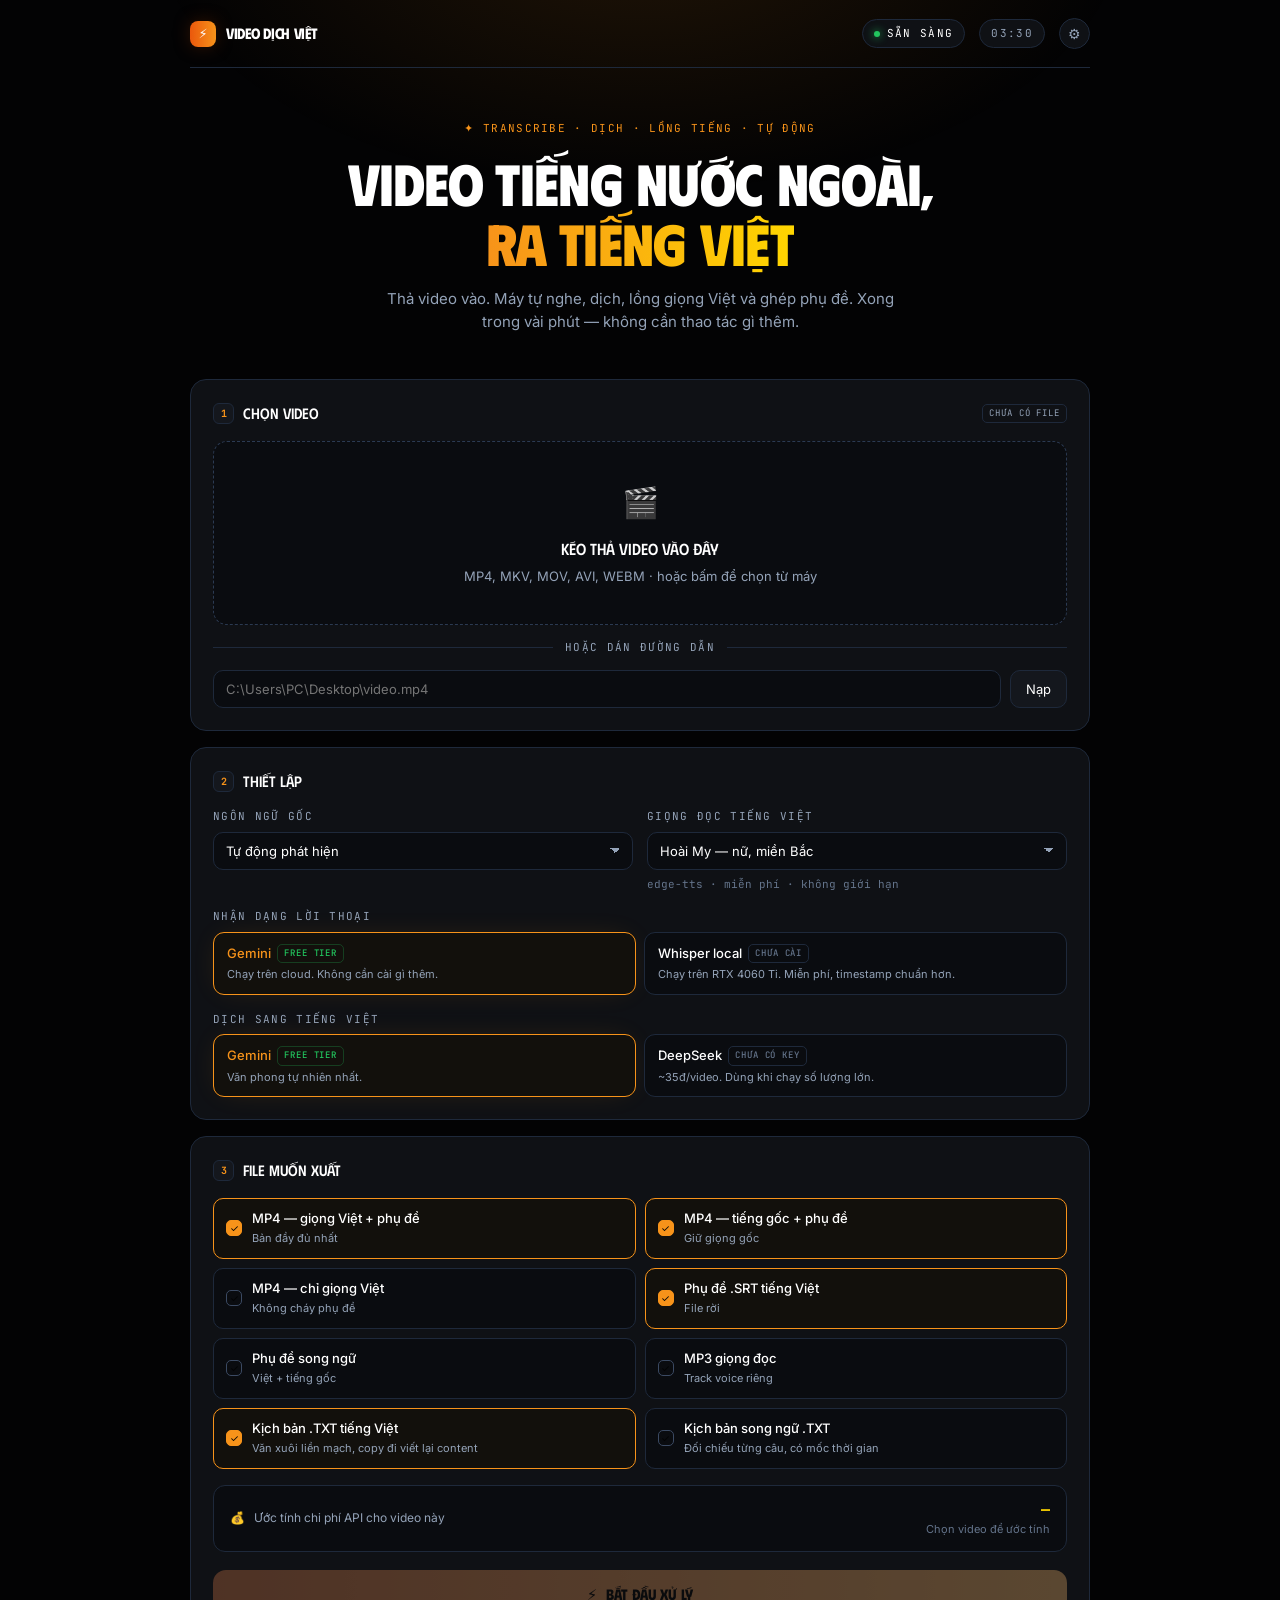
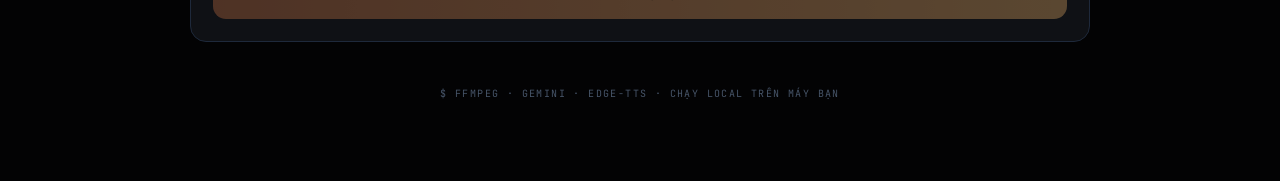
==== webui/static/index.html @ a2d0fc37 "feat: app dich video sang tieng Viet - transcribe, dich, long tieng, xuat kich ban - Nhan file video" ====
<!doctype html>
<html lang="vi">
<head>
<meta charset="utf-8">
<meta name="viewport" content="width=device-width, initial-scale=1">
<title>Video Dịch Việt — Transcribe · Dịch · Lồng tiếng</title>
<link rel="preconnect" href="https://fonts.googleapis.com">
<link rel="preconnect" href="https://fonts.gstatic.com" crossorigin>
<link href="https://fonts.googleapis.com/css2?family=Phudu:wght@400;600;700;800&family=Inter:wght@400;500;600&family=JetBrains+Mono:wght@400;500;700&display=swap" rel="stylesheet">
<style>
:root{
  --bg:#030304; --surface:#0f1115; --surface-2:#14171d;
  --fg:#fff; --muted:#94a3b8; --border:#1e293b;
  --primary:#f7931a; --accent:#ea580c; --gold:#ffd600;
  --danger:#ef4444; --ok:#22c55e;
  --radius:1rem;
  --fire:linear-gradient(to right,#ea580c,#f7931a);
  --goldgrad:linear-gradient(to right,#f7931a,#ffd600);
  --glow-sm:0 0 20px -5px #ea580c80;
  --glow-md:0 0 30px -5px #f7931a99;
  --glow-card:0 0 30px -10px #f7931a33;
  --mono:"JetBrains Mono",ui-monospace,Consolas,monospace;
  --display:"Phudu","Space Grotesk",system-ui,sans-serif;
  --body:"Inter",system-ui,-apple-system,sans-serif;
}
*{box-sizing:border-box;margin:0;padding:0}
body{background:var(--bg);color:var(--fg);font-family:var(--body);
  -webkit-font-smoothing:antialiased;line-height:1.5;min-height:100vh}
body::before{content:"";position:fixed;inset:0;pointer-events:none;z-index:0;
  background:radial-gradient(700px 380px at 50% -8%,#f7931a1f,transparent 70%)}
.wrap{position:relative;z-index:1;max-width:940px;margin:0 auto;padding:0 20px 80px}
.mono{font-family:var(--mono);text-transform:uppercase;letter-spacing:.12em;font-size:11px}

/* ---------- header ---------- */
.topbar{display:flex;align-items:center;justify-content:space-between;
  padding:18px 0;border-bottom:1px solid var(--border)}
.brand{display:flex;align-items:center;gap:10px;font-family:var(--display);
  font-weight:700;letter-spacing:-.02em;font-size:15px}
.logo{width:26px;height:26px;border-radius:8px;background:var(--fire);
  display:grid;place-items:center;font-size:13px;box-shadow:var(--glow-sm)}
.status{display:flex;align-items:center;gap:14px}
.pill{display:inline-flex;align-items:center;gap:7px;padding:5px 11px;
  border:1px solid var(--border);border-radius:999px;background:var(--surface)}
.dot{width:6px;height:6px;border-radius:50%;background:var(--ok);
  box-shadow:0 0 8px var(--ok);animation:pulse 2s infinite}
@keyframes pulse{50%{opacity:.35}}
.clock{color:var(--muted)}

/* ---------- hero ---------- */
.hero{padding:52px 0 30px;text-align:center}
.eyebrow{color:var(--primary);margin-bottom:16px}
h1{font-family:var(--display);font-weight:800;letter-spacing:-.012em;
  font-size:clamp(34px,6vw,58px);line-height:1.05;margin-bottom:14px}
h1 em{font-style:normal;background:var(--goldgrad);-webkit-background-clip:text;
  background-clip:text;color:transparent}
.lede{color:var(--muted);max-width:530px;margin:0 auto;font-size:15px}

/* ---------- card ---------- */
.card{background:var(--surface);border:1px solid var(--border);
  border-radius:var(--radius);padding:22px}
.card + .card{margin-top:16px}
.card-head{display:flex;align-items:center;justify-content:space-between;
  gap:12px;margin-bottom:16px}
.card-title{font-family:var(--display);font-weight:500;font-size:15px;
  display:flex;align-items:center;gap:9px}
.step-no{width:21px;height:21px;border-radius:6px;background:var(--surface-2);
  border:1px solid var(--border);color:var(--primary);display:grid;
  place-items:center;font-family:var(--mono);font-size:10px;font-weight:700}

/* ---------- cai dat API key ---------- */
.gear{background:var(--surface);border:1px solid var(--border);color:var(--muted);
  border-radius:999px;width:31px;height:31px;cursor:pointer;font-size:14px;
  transition:.15s;display:grid;place-items:center}
.gear:hover{border-color:var(--primary);color:var(--primary)}
#settings{display:none}
#settings.show{display:block}
.keyrow{display:flex;align-items:center;gap:9px;margin-bottom:11px;flex-wrap:wrap}
.keyrow:last-of-type{margin-bottom:0}
.keyrow label{flex:none;width:132px;color:var(--muted)}
.keyrow input{flex:1;min-width:190px;font-family:var(--mono);font-size:12px;
  letter-spacing:.04em;text-transform:none}
.keyrow .st{flex:none;font-family:var(--mono);font-size:9px;letter-spacing:.1em;
  padding:3px 7px;border-radius:5px;border:1px solid var(--border);color:#64748b}
.keyrow .st.ok{color:var(--ok);border-color:#22c55e40}
.keyhint{color:#64748b;font-size:11px;margin-top:12px;line-height:1.6}
.keyhint a{color:var(--primary);text-decoration:none}
.keyhint a:hover{text-decoration:underline}
.warn-box{display:none;align-items:flex-start;gap:10px;padding:12px 14px;
  background:#1a1206;border:1px solid #f7931a55;border-radius:11px;
  margin-bottom:15px;font-size:12.5px;line-height:1.55}
.warn-box.show{display:flex}

/* ---------- dropzone ---------- */
.drop{border:1.5px dashed #2b3a52;border-radius:14px;padding:38px 22px;
  text-align:center;cursor:pointer;transition:.18s;background:#0a0c10}
.drop:hover,.drop.over{border-color:var(--primary);background:#12100c;
  box-shadow:var(--glow-card)}
.drop-ico{font-size:30px;margin-bottom:12px;opacity:.85}
.drop h3{font-family:var(--display);font-weight:500;font-size:16px;margin-bottom:6px}
.drop p{color:var(--muted);font-size:13px}
.or{display:flex;align-items:center;gap:12px;margin:14px 0;color:var(--muted)}
.or::before,.or::after{content:"";flex:1;height:1px;background:var(--border)}
.path-row{display:flex;gap:9px}
input[type=text],select{background:#0a0c10;border:1px solid var(--border);
  color:var(--fg);border-radius:10px;padding:10px 12px;font-family:var(--body);
  font-size:13px;width:100%;outline:none;transition:.15s}
input[type=text]:focus,select:focus{border-color:var(--primary);
  box-shadow:0 0 0 3px #f7931a26}
select{cursor:pointer;appearance:none;
  background-image:linear-gradient(45deg,transparent 50%,#94a3b8 50%),linear-gradient(135deg,#94a3b8 50%,transparent 50%);
  background-position:calc(100% - 17px) 50%,calc(100% - 12px) 50%;
  background-size:5px 5px,5px 5px;background-repeat:no-repeat;padding-right:32px}
.btn-ghost{background:var(--surface-2);border:1px solid var(--border);color:var(--fg);
  border-radius:10px;padding:10px 15px;font-size:13px;cursor:pointer;
  white-space:nowrap;font-family:var(--body);transition:.15s}
.btn-ghost:hover{border-color:var(--primary);color:var(--primary)}

/* file da chon */
.file-info{display:none;align-items:center;gap:14px;padding:15px;
  background:#0a0c10;border:1px solid var(--border);border-radius:12px}
.file-info.show{display:flex}
.file-thumb{width:74px;height:42px;border-radius:7px;background:var(--fire);
  display:grid;place-items:center;font-size:17px;flex:none}
.file-meta{flex:1;min-width:0}
.file-name{font-size:13px;font-weight:500;overflow:hidden;text-overflow:ellipsis;
  white-space:nowrap;margin-bottom:3px}
.file-sub{color:var(--muted)}

/* ---------- luoi tuy chon ---------- */
.grid{display:grid;grid-template-columns:repeat(2,1fr);gap:14px}
@media(max-width:640px){.grid{grid-template-columns:1fr}}
.field label{display:block;color:var(--muted);margin-bottom:7px}
.hint{color:#64748b;font-size:11px;margin-top:6px;font-family:var(--mono);
  text-transform:none;letter-spacing:0}

/* chip chon engine */
.chips{display:flex;gap:8px;flex-wrap:wrap}
.chip{flex:1;min-width:132px;background:#0a0c10;border:1px solid var(--border);
  border-radius:11px;padding:11px 13px;cursor:pointer;transition:.15s;position:relative}
.chip:hover{border-color:#3b4a63}
.chip.on{border-color:var(--primary);background:#12100c;box-shadow:var(--glow-card)}
.chip-name{font-size:13px;font-weight:500;margin-bottom:4px;display:flex;
  align-items:center;gap:6px}
.chip.on .chip-name{color:var(--primary)}
.chip-desc{color:var(--muted);font-size:11px;line-height:1.4}
.tag{font-family:var(--mono);font-size:9px;letter-spacing:.1em;padding:2px 6px;
  border-radius:5px;border:1px solid var(--border);color:var(--muted)}
.tag.free{color:var(--ok);border-color:#22c55e40}
.tag.gpu{color:var(--gold);border-color:#ffd60040}
.tag.off{color:#64748b}

/* checkbox output */
.checks{display:grid;grid-template-columns:repeat(2,1fr);gap:9px}
@media(max-width:640px){.checks{grid-template-columns:1fr}}
.check{display:flex;align-items:center;gap:10px;padding:10px 12px;background:#0a0c10;
  border:1px solid var(--border);border-radius:10px;cursor:pointer;transition:.15s;
  font-size:13px}
.check:hover{border-color:#3b4a63}
.check.on{border-color:var(--primary);background:#12100c}
.box{width:16px;height:16px;border-radius:5px;border:1.5px solid #3b4a63;flex:none;
  display:grid;place-items:center;font-size:10px;color:var(--bg);transition:.15s}
.check.on .box{background:var(--primary);border-color:var(--primary)}
.check-txt{flex:1}
.check-txt b{display:block;font-weight:500}
.check-txt span{color:var(--muted);font-size:11px}

/* ---------- uoc tinh chi phi ---------- */
.cost{display:flex;align-items:center;justify-content:space-between;gap:14px;
  padding:13px 16px;background:#0a0c10;border:1px solid var(--border);
  border-radius:12px;margin-top:16px;flex-wrap:wrap}
.cost-left{display:flex;align-items:center;gap:9px;color:var(--muted);font-size:12px}
.cost-val{font-family:var(--mono);font-size:15px;font-weight:700;color:var(--gold)}
.cost-note{color:#64748b;font-size:11px}

/* ---------- nut chinh ---------- */
.cta{width:100%;margin-top:18px;padding:15px;border:none;border-radius:13px;
  background:var(--fire);color:#030304;font-family:var(--display);font-weight:700;
  font-size:15px;letter-spacing:-.01em;cursor:pointer;transition:.18s;
  box-shadow:var(--glow-md);display:flex;align-items:center;justify-content:center;gap:9px}
.cta:hover:not(:disabled){transform:translateY(-1px);filter:brightness(1.07)}
.cta:disabled{opacity:.4;cursor:not-allowed;box-shadow:none;filter:grayscale(.5)}

/* ---------- tien trinh ---------- */
#panel-run,#panel-done{display:none}
#panel-run.show,#panel-done.show{display:block}
.bar{height:5px;background:var(--surface-2);border-radius:99px;overflow:hidden;
  margin:4px 0 18px}
.bar i{display:block;height:100%;width:0;background:var(--fire);border-radius:99px;
  transition:width .45s ease;box-shadow:0 0 12px #f7931a99}
.steps{display:flex;flex-direction:column;gap:2px;margin-bottom:16px}
.step{display:flex;align-items:center;gap:11px;padding:9px 11px;border-radius:9px;
  font-size:13px;color:#64748b;transition:.2s}
.step.active{background:#12100c;color:var(--fg)}
.step.done{color:var(--muted)}
.step-ico{width:19px;height:19px;border-radius:50%;border:1.5px solid #334155;
  flex:none;display:grid;place-items:center;font-size:10px}
.step.done .step-ico{background:var(--ok);border-color:var(--ok);color:#030304}
.step.active .step-ico{border-color:var(--primary);color:var(--primary);
  animation:spin 1.4s linear infinite}
@keyframes spin{to{transform:rotate(360deg)}}
.step-x{margin-left:auto;font-family:var(--mono);font-size:10px;color:#64748b;
  letter-spacing:.08em}

/* console log */
.console{background:#08090c;border:1px solid var(--border);border-radius:11px;
  padding:13px 15px;font-family:var(--mono);font-size:11px;line-height:1.85;
  max-height:172px;overflow-y:auto;text-transform:none;letter-spacing:0}
.console::-webkit-scrollbar{width:6px}
.console::-webkit-scrollbar-thumb{background:#1e293b;border-radius:99px}
.console div{color:#64748b}
.console .t{color:#475569;margin-right:9px}
.console .ok{color:var(--ok)}
.console .warn{color:var(--gold)}
.console .err{color:var(--danger)}

/* ---------- xem video ngay tren trang ---------- */
.player{display:none;margin-bottom:16px;border:1px solid var(--border);
  border-radius:13px;overflow:hidden;background:#000;box-shadow:var(--glow-card)}
.player.show{display:block}
.player video{display:block;width:100%;max-height:62vh;background:#000;outline:none}
.player-bar{display:flex;align-items:center;justify-content:space-between;gap:12px;
  padding:10px 14px;background:#0a0c10;border-top:1px solid var(--border);flex-wrap:wrap}
.player-name{font-size:12px;color:var(--muted);overflow:hidden;text-overflow:ellipsis;
  white-space:nowrap;flex:1;min-width:0}
.player-acts{display:flex;gap:8px;flex:none}

/* ---------- ket qua ---------- */
.out-grid{display:grid;grid-template-columns:repeat(2,1fr);gap:11px}
@media(max-width:640px){.out-grid{grid-template-columns:1fr}}
.out{display:flex;align-items:center;gap:12px;padding:13px;background:#0a0c10;
  border:1px solid var(--border);border-radius:12px;transition:.15s}
.out:hover{border-color:var(--primary);box-shadow:var(--glow-card)}
.out-ico{width:36px;height:36px;border-radius:9px;background:var(--surface-2);
  display:grid;place-items:center;font-size:16px;flex:none}
.out.star .out-ico{background:var(--fire)}
.out-meta{flex:1;min-width:0}
.out-name{font-size:12.5px;font-weight:500;overflow:hidden;text-overflow:ellipsis;
  white-space:nowrap}
.out-size{color:var(--muted);font-family:var(--mono);font-size:10px;
  letter-spacing:.06em;margin-top:2px}
.out-btn{background:transparent;border:1px solid var(--border);color:var(--muted);
  border-radius:8px;padding:6px 10px;font-size:11px;cursor:pointer;flex:none;
  font-family:var(--body);transition:.15s}
.out-btn:hover{border-color:var(--primary);color:var(--primary)}

/* bang preview phu de */
.subprev{margin-top:16px;border:1px solid var(--border);border-radius:12px;
  overflow:hidden}
.subprev-head{display:flex;align-items:center;justify-content:space-between;
  padding:11px 14px;background:#0a0c10;border-bottom:1px solid var(--border)}
.subprev-body{max-height:230px;overflow-y:auto}
.subprev-body::-webkit-scrollbar{width:6px}
.subprev-body::-webkit-scrollbar-thumb{background:#1e293b;border-radius:99px}
.srow{display:grid;grid-template-columns:64px 1fr 1fr;gap:12px;padding:9px 14px;
  border-bottom:1px solid #14181f;font-size:12px}
.srow:last-child{border-bottom:none}
.srow .tc{font-family:var(--mono);font-size:10px;color:#475569;letter-spacing:.05em}
.srow .src{color:var(--muted)}
@media(max-width:640px){.srow{grid-template-columns:56px 1fr}.srow .src{display:none}}
.foot{text-align:center;margin-top:44px;color:#475569;font-family:var(--mono);
  font-size:10px;letter-spacing:.14em;text-transform:uppercase}
</style>
</head>
<body>
<div class="wrap">

<div class="topbar">
  <div class="brand"><span class="logo">⚡</span> VIDEO DỊCH VIỆT</div>
  <div class="status">
    <span class="pill mono"><span class="dot"></span> SẴN SÀNG</span>
    <span class="pill mono clock" id="clock">--:--</span>
    <button class="gear" id="btn-gear" title="Cài đặt API key">⚙</button>
  </div>
</div>

<div class="hero">
  <div class="eyebrow mono">✦ TRANSCRIBE · DỊCH · LỒNG TIẾNG · TỰ ĐỘNG</div>
  <h1>Video tiếng nước ngoài,<br><em>ra tiếng Việt</em></h1>
  <p class="lede">Thả video vào. Máy tự nghe, dịch, lồng giọng Việt và ghép phụ đề.
    Xong trong vài phút — không cần thao tác gì thêm.</p>
</div>

<!-- CAI DAT API KEY -->
<div class="card" id="settings">
  <div class="card-head">
    <div class="card-title"><span class="step-no">⚙</span> Cài đặt API key</div>
    <button class="out-btn" id="btn-gear-close">Đóng</button>
  </div>

  <div class="warn-box" id="key-warn">
    <span>🔑</span>
    <span>Chưa có key nào. App cần <b>một</b> key để dịch phụ đề.
      Nhận dạng giọng nói chạy trên máy nên không tốn tiền.</span>
  </div>

  <div class="keyrow">
    <label class="mono">GEMINI</label>
    <input type="password" id="key-gemini" placeholder="AIza..." autocomplete="off">
    <button class="btn-ghost" data-save="gemini">Lưu</button>
    <span class="st" id="st-gemini">CHƯA CÓ</span>
  </div>

  <div class="keyrow">
    <label class="mono">DEEPSEEK</label>
    <input type="password" id="key-deepseek" placeholder="sk-... (không bắt buộc)" autocomplete="off">
    <button class="btn-ghost" data-save="deepseek">Lưu</button>
    <span class="st" id="st-deepseek">CHƯA CÓ</span>
  </div>

  <div class="keyhint">
    Lấy key Gemini miễn phí tại <a href="https://aistudio.google.com/apikey" target="_blank">aistudio.google.com/apikey</a>
    — bản miễn phí cho <b>20 lượt gọi mỗi ngày</b>, đủ khoảng 4 video.<br>
    DeepSeek (<a href="https://platform.deepseek.com" target="_blank">platform.deepseek.com</a>)
    trả phí nhưng rất rẻ, khoảng 35đ một video, không giới hạn lượt.<br>
    Key lưu trong file <code>.env</code> ngay trên máy này, không gửi đi đâu cả.
  </div>
</div>

<!-- BUOC 1: NGUON -->
<div class="card">
  <div class="card-head">
    <div class="card-title"><span class="step-no">1</span> Chọn video</div>
    <span class="tag" id="src-tag">CHƯA CÓ FILE</span>
  </div>

  <div class="drop" id="drop">
    <div class="drop-ico">🎬</div>
    <h3>Kéo thả video vào đây</h3>
    <p>MP4, MKV, MOV, AVI, WEBM · hoặc bấm để chọn từ máy</p>
  </div>
  <input type="file" id="file" accept="video/*" hidden>

  <div class="or mono">HOẶC DÁN ĐƯỜNG DẪN</div>
  <div class="path-row">
    <input type="text" id="path" placeholder="C:\Users\PC\Desktop\video.mp4">
    <button class="btn-ghost" id="btn-path">Nạp</button>
  </div>

  <div class="file-info" id="finfo" style="margin-top:14px">
    <div class="file-thumb">🎞️</div>
    <div class="file-meta">
      <div class="file-name" id="fname">video.mp4</div>
      <div class="file-sub mono" id="fsub">6:15 · 720P · 17.0 MB</div>
    </div>
    <button class="out-btn" id="btn-clear">Bỏ</button>
  </div>
</div>

<!-- BUOC 2: TUY CHON -->
<div class="card">
  <div class="card-head">
    <div class="card-title"><span class="step-no">2</span> Thiết lập</div>
  </div>

  <div class="grid">
    <div class="field">
      <label class="mono">NGÔN NGỮ GỐC</label>
      <select id="src-lang">
        <option value="auto">Tự động phát hiện</option>
        <option value="zh">Tiếng Trung</option>
        <option value="en">Tiếng Anh</option>
        <option value="ja">Tiếng Nhật</option>
        <option value="ko">Tiếng Hàn</option>
        <option value="th">Tiếng Thái</option>
      </select>
    </div>
    <div class="field">
      <label class="mono">GIỌNG ĐỌC TIẾNG VIỆT</label>
      <select id="voice">
        <option value="vi-VN-HoaiMyNeural">Hoài My — nữ, miền Bắc</option>
        <option value="vi-VN-NamMinhNeural">Nam Minh — nam, miền Bắc</option>
        <option value="none">Không tạo giọng (chỉ phụ đề)</option>
      </select>
      <div class="hint">edge-tts · miễn phí · không giới hạn</div>
    </div>
  </div>

  <div class="field" style="margin-top:16px">
    <label class="mono">NHẬN DẠNG LỜI THOẠI</label>
    <div class="chips" data-group="asr">
      <div class="chip on" data-v="gemini">
        <div class="chip-name">Gemini <span class="tag free">FREE TIER</span></div>
        <div class="chip-desc">Chạy trên cloud. Không cần cài gì thêm.</div>
      </div>
      <div class="chip" data-v="whisper">
        <div class="chip-name">Whisper local <span class="tag off">CHƯA CÀI</span></div>
        <div class="chip-desc">Chạy trên RTX 4060 Ti. Miễn phí, timestamp chuẩn hơn.</div>
      </div>
    </div>
  </div>

  <div class="field" style="margin-top:16px">
    <label class="mono">DỊCH SANG TIẾNG VIỆT</label>
    <div class="chips" data-group="mt">
      <div class="chip on" data-v="gemini">
        <div class="chip-name">Gemini <span class="tag free">FREE TIER</span></div>
        <div class="chip-desc">Văn phong tự nhiên nhất.</div>
      </div>
      <div class="chip" data-v="deepseek">
        <div class="chip-name">DeepSeek <span class="tag off">CHƯA CÓ KEY</span></div>
        <div class="chip-desc">~35đ/video. Dùng khi chạy số lượng lớn.</div>
      </div>
    </div>
  </div>
</div>

<!-- BUOC 3: XUAT FILE -->
<div class="card">
  <div class="card-head">
    <div class="card-title"><span class="step-no">3</span> File muốn xuất</div>
  </div>
  <div class="checks">
    <div class="check on" data-out="mp4_both">
      <span class="box">✓</span>
      <span class="check-txt"><b>MP4 — giọng Việt + phụ đề</b><span>Bản đầy đủ nhất</span></span>
    </div>
    <div class="check on" data-out="mp4_sub">
      <span class="box">✓</span>
      <span class="check-txt"><b>MP4 — tiếng gốc + phụ đề</b><span>Giữ giọng gốc</span></span>
    </div>
    <div class="check" data-out="mp4_voice">
      <span class="box">✓</span>
      <span class="check-txt"><b>MP4 — chỉ giọng Việt</b><span>Không cháy phụ đề</span></span>
    </div>
    <div class="check on" data-out="srt_vi">
      <span class="box">✓</span>
      <span class="check-txt"><b>Phụ đề .SRT tiếng Việt</b><span>File rời</span></span>
    </div>
    <div class="check" data-out="srt_bi">
      <span class="box">✓</span>
      <span class="check-txt"><b>Phụ đề song ngữ</b><span>Việt + tiếng gốc</span></span>
    </div>
    <div class="check" data-out="mp3">
      <span class="box">✓</span>
      <span class="check-txt"><b>MP3 giọng đọc</b><span>Track voice riêng</span></span>
    </div>
    <div class="check on" data-out="script_vi">
      <span class="box">✓</span>
      <span class="check-txt"><b>Kịch bản .TXT tiếng Việt</b><span>Văn xuôi liền mạch, copy đi viết lại content</span></span>
    </div>
    <div class="check" data-out="script_bi">
      <span class="box">✓</span>
      <span class="check-txt"><b>Kịch bản song ngữ .TXT</b><span>Đối chiếu từng câu, có mốc thời gian</span></span>
    </div>
  </div>

  <div class="cost">
    <div class="cost-left">
      <span>💰</span>
      <span>Ước tính chi phí API cho video này</span>
    </div>
    <div style="text-align:right">
      <div class="cost-val" id="cost">~680 đ</div>
      <div class="cost-note" id="cost-note">Gemini · 0đ nếu còn free tier</div>
    </div>
  </div>

  <button class="cta" id="go" disabled>
    <span>⚡</span> BẮT ĐẦU XỬ LÝ
  </button>
</div>

<!-- DANG CHAY -->
<div class="card" id="panel-run">
  <div class="card-head">
    <div class="card-title"><span class="step-no">⟳</span> Đang xử lý</div>
    <span class="tag mono" id="elapsed">00:00</span>
  </div>
  <div class="bar"><i id="barfill"></i></div>
  <div class="steps" id="steps">
    <div class="step" data-s="0"><span class="step-ico">○</span> Tách audio khỏi video<span class="step-x"></span></div>
    <div class="step" data-s="1"><span class="step-ico">○</span> Nhận dạng lời thoại<span class="step-x"></span></div>
    <div class="step" data-s="2"><span class="step-ico">○</span> Dịch sang tiếng Việt<span class="step-x"></span></div>
    <div class="step" data-s="3"><span class="step-ico">○</span> Tạo giọng đọc<span class="step-x"></span></div>
    <div class="step" data-s="4"><span class="step-ico">○</span> Ghép video &amp; phụ đề<span class="step-x"></span></div>
  </div>
  <div class="console" id="log"></div>
</div>

<!-- KET QUA -->
<div class="card" id="panel-done">
  <div class="card-head">
    <div class="card-title"><span class="step-no" style="color:#22c55e">✓</span> Hoàn tất</div>
    <button class="btn-ghost" id="btn-folder">📂 Mở thư mục</button>
  </div>
  <div class="player" id="player">
    <video id="vid" controls preload="metadata" playsinline></video>
    <div class="player-bar">
      <span class="player-name" id="vid-name"></span>
      <span class="player-acts">
        <button class="out-btn" id="vid-full">⛶ Toàn màn hình</button>
        <a class="out-btn" id="vid-dl" download>⬇ Tải về</a>
      </span>
    </div>
  </div>

  <div class="out-grid" id="outs"></div>

  <div class="subprev">
    <div class="subprev-head">
      <span class="mono" style="color:#94a3b8">XEM TRƯỚC PHỤ ĐỀ</span>
      <span class="mono" id="cue-count" style="color:#475569">118 CÂU</span>
    </div>
    <div class="subprev-body" id="subprev"></div>
  </div>

  <button class="cta" id="again" style="margin-top:16px;background:var(--surface-2);
    color:var(--fg);box-shadow:none">↺ DỊCH VIDEO KHÁC</button>
</div>

<div class="foot">$ FFMPEG · GEMINI · EDGE-TTS · CHẠY LOCAL TRÊN MÁY BẠN</div>
</div>
<script>
const BS = String.fromCharCode(92);   // dau backslash
const $ = s => document.querySelector(s);
const $$ = s => [...document.querySelectorAll(s)];

// Bao nhieu giay video dang chon (dung de uoc tinh chi phi)
let state = { seconds: 0, name: "", loaded: false, running: false, file: null, path: null };

// ---- dong ho goc phai ----
const tick = () => {
  const d = new Date();
  $("#clock").textContent = String(d.getHours()).padStart(2,"0") + ":" +
                            String(d.getMinutes()).padStart(2,"0");
};
tick(); setInterval(tick, 10000);

// ---- chon file ----
const drop = $("#drop"), fileEl = $("#file");
drop.onclick = () => fileEl.click();
["dragenter","dragover"].forEach(e => drop.addEventListener(e, ev => {
  ev.preventDefault(); drop.classList.add("over");
}));
["dragleave","drop"].forEach(e => drop.addEventListener(e, ev => {
  ev.preventDefault(); drop.classList.remove("over");
}));
drop.addEventListener("drop", ev => { if (ev.dataTransfer.files[0]) loadFile(ev.dataTransfer.files[0]); });
fileEl.onchange = () => { if (fileEl.files[0]) loadFile(fileEl.files[0]); };

function fmtSize(b){ return b > 1048576 ? (b/1048576).toFixed(1)+" MB" : (b/1024).toFixed(0)+" KB"; }
function fmtDur(s){ return Math.floor(s/60)+":"+String(Math.round(s%60)).padStart(2,"0"); }

function loadFile(f){
  // doc thoi luong that bang the video an
  const v = document.createElement("video");
  v.preload = "metadata";
  v.onloadedmetadata = () => {
    setFile(f.name, v.duration, fmtSize(f.size), v.videoHeight ? v.videoHeight+"P" : "");
    state.file = f;              // se upload len server khi bam chay
    URL.revokeObjectURL(v.src);
  };
  v.onerror = () => { setFile(f.name, 0, fmtSize(f.size), ""); state.file = f; };
  v.src = URL.createObjectURL(f);
}

function setFile(name, seconds, size, res){
  state = { seconds, name, loaded: true, running: false, file: null, path: null };
  $("#fname").textContent = name;
  $("#fsub").textContent = [seconds ? fmtDur(seconds) : null, res, size].filter(Boolean).join(" · ");
  $("#finfo").classList.add("show");
  $("#src-tag").textContent = "ĐÃ NẠP";
  $("#src-tag").className = "tag free";
  $("#go").disabled = false;
  calcCost();
}

$("#btn-path").onclick = () => {
  const p = $("#path").value.trim();
  if (!p) return;
  setFile(p.split("/").pop().split(BS).pop(), 0, "—", "");
  state.path = p;                // duong dan co san tren may, khoi upload
};
$("#btn-clear").onclick = () => {
  state = { seconds:0, name:"", loaded:false, running:false, file:null, path:null };
  $("#finfo").classList.remove("show");
  $("#src-tag").textContent = "CHƯA CÓ FILE";
  $("#src-tag").className = "tag";
  $("#go").disabled = true; fileEl.value = ""; $("#path").value = "";
};

// ---- chip chon engine (mot lua chon moi nhom) ----
$$(".chips").forEach(g => g.querySelectorAll(".chip").forEach(c => {
  c.onclick = () => {
    if (c.querySelector(".tag.off")) return;   // engine chua san sang
    g.querySelectorAll(".chip").forEach(x => x.classList.remove("on"));
    c.classList.add("on"); calcCost();
  };
}));
const pick = group => $(".chips[data-group=" + group + "] .chip.on").dataset.v;

// ---- checkbox output ----
$$(".check").forEach(c => c.onclick = () => c.classList.toggle("on"));
const outputs = () => $$(".check.on").map(c => c.dataset.out);

// ---- uoc tinh chi phi ----
// Gemini 2.5 Flash: audio $1.00/M (25 tok/s), text in $0.30/M, out $2.50/M
// DeepSeek V4-Flash: in $0.14/M, out $0.28/M | Whisper local + edge-tts: 0
const USD_VND = 26000;
function calcCost(){
  const sec = state.seconds || 0;
  if (!sec) { $("#cost").textContent = "—"; $("#cost-note").textContent = "Chọn video để ước tính"; return; }
  const outTok = sec * 7.7;            // token transcript sinh ra, do tu video mau
  const viTok  = sec * 8.8;            // token ban dich tieng Viet
  let usd = 0;
  const asr = pick("asr"), mt = pick("mt");
  if (asr === "gemini") usd += (sec * 25 / 1e6) * 1.00 + (outTok / 1e6) * 2.50;
  if (mt === "gemini")  usd += (outTok / 1e6) * 0.30 + (viTok / 1e6) * 2.50;
  else                  usd += (outTok / 1e6) * 0.14 + (viTok / 1e6) * 0.28;
  const vnd = Math.round(usd * USD_VND);
  $("#cost").textContent = vnd < 1 ? "0 đ" : "~" + vnd.toLocaleString("vi-VN") + " đ";
  const parts = [];
  parts.push(asr === "gemini" ? "Gemini nghe" : "Whisper local (0đ)");
  parts.push(mt === "gemini" ? "Gemini dịch" : "DeepSeek dịch");
  $("#cost-note").textContent = parts.join(" · ") +
    (asr === "gemini" || mt === "gemini" ? " · 0đ nếu còn free tier" : "");
}

// ---- chay tien trinh ----
const STEP_LABEL = ["Tách audio","Nhận dạng lời thoại","Dịch sang tiếng Việt",
                    "Tạo giọng đọc","Ghép video & phụ đề"];
let t0 = 0, timer = null;

function logLine(text, cls){
  const d = new Date();
  const el = document.createElement("div");
  el.innerHTML = '<span class="t">' +
    String(d.getHours()).padStart(2,"0") + ":" + String(d.getMinutes()).padStart(2,"0") +
    ":" + String(d.getSeconds()).padStart(2,"0") + '</span><span class="' +
    (cls || "") + '"></span>';
  el.lastChild.textContent = text;
  $("#log").appendChild(el);
  $("#log").scrollTop = $("#log").scrollHeight;
}

function setStep(i, status, extra){
  const s = $('.step[data-s="' + i + '"]');
  if (!s) return;
  s.className = "step " + status;
  s.querySelector(".step-ico").textContent = status === "done" ? "✓" : status === "active" ? "◐" : "○";
  s.querySelector(".step-x").textContent = extra || "";
  $("#barfill").style.width = ((i + (status === "done" ? 1 : 0.45)) / 5 * 100) + "%";
}

function startTimer(){
  t0 = Date.now();
  timer = setInterval(() => {
    const s = Math.floor((Date.now() - t0) / 1000);
    $("#elapsed").textContent = String(Math.floor(s/60)).padStart(2,"0") + ":" +
                                String(s%60).padStart(2,"0");
  }, 1000);
}

$("#again").onclick = () => {
  $("#panel-run").classList.remove("show");
  $("#panel-done").classList.remove("show");
  $$(".step").forEach((s, i) => setStep(i, ""));
  $("#barfill").style.width = "0";
  $("#btn-clear").click();
  window.scrollTo({ top: 0, behavior: "smooth" });
};

calcCost();
</script>
<script src="_run.js"></script>
</body>
</html>
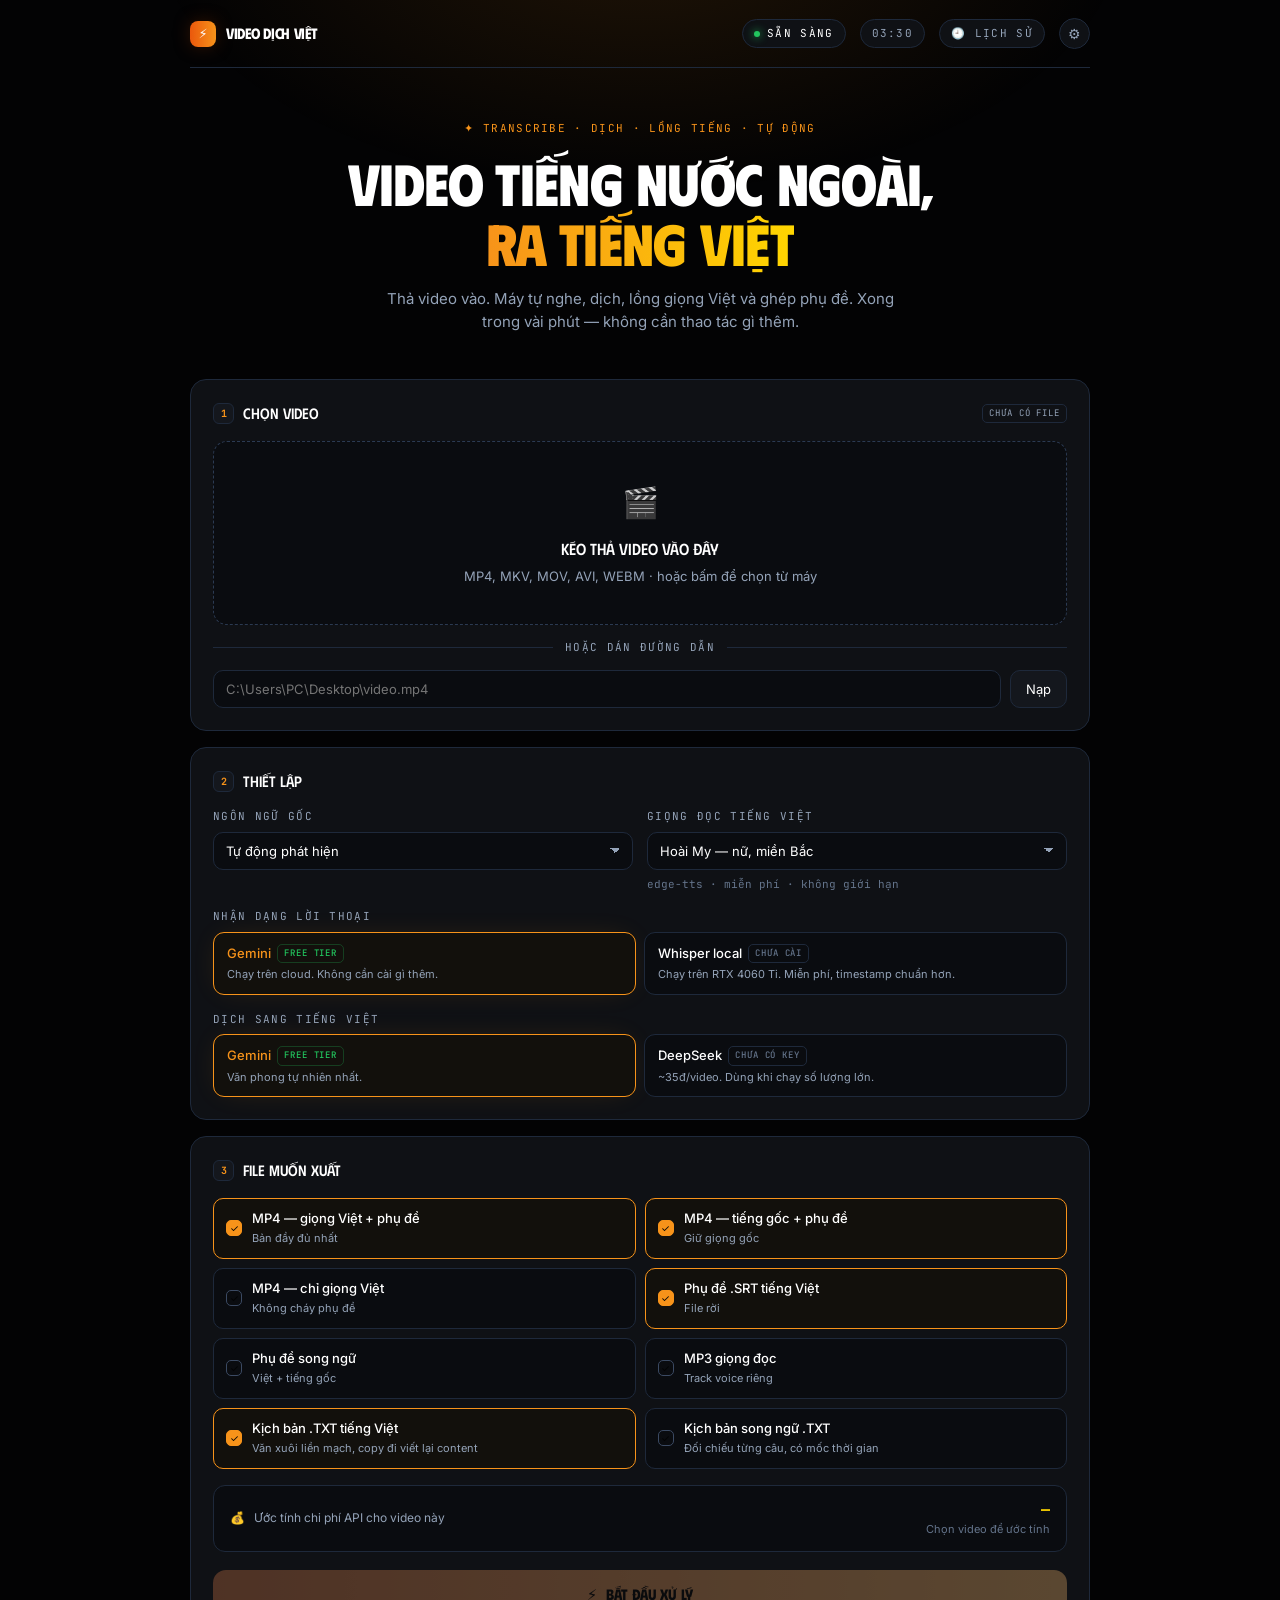
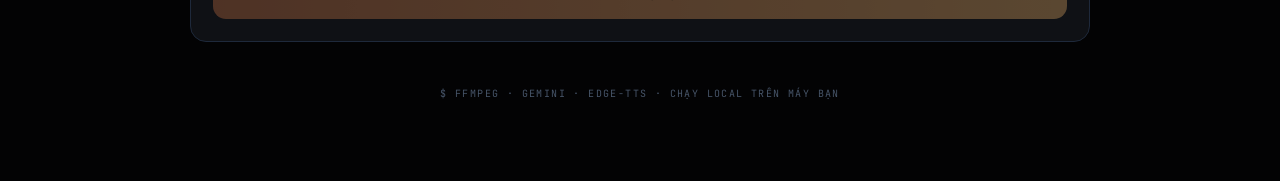
==== commit c016aa57: "feat: trang lich su lam viec + gom ket qua theo tung du an - Moi video xong duoc gom vao output/<ten" ====
--- a/webui/static/index.html
+++ b/webui/static/index.html
@@ -7,22 +7,8 @@
 <link rel="preconnect" href="https://fonts.googleapis.com">
 <link rel="preconnect" href="https://fonts.gstatic.com" crossorigin>
 <link href="https://fonts.googleapis.com/css2?family=Phudu:wght@400;600;700;800&family=Inter:wght@400;500;600&family=JetBrains+Mono:wght@400;500;700&display=swap" rel="stylesheet">
+<link rel="stylesheet" href="tokens.css">
 <style>
-:root{
-  --bg:#030304; --surface:#0f1115; --surface-2:#14171d;
-  --fg:#fff; --muted:#94a3b8; --border:#1e293b;
-  --primary:#f7931a; --accent:#ea580c; --gold:#ffd600;
-  --danger:#ef4444; --ok:#22c55e;
-  --radius:1rem;
-  --fire:linear-gradient(to right,#ea580c,#f7931a);
-  --goldgrad:linear-gradient(to right,#f7931a,#ffd600);
-  --glow-sm:0 0 20px -5px #ea580c80;
-  --glow-md:0 0 30px -5px #f7931a99;
-  --glow-card:0 0 30px -10px #f7931a33;
-  --mono:"JetBrains Mono",ui-monospace,Consolas,monospace;
-  --display:"Phudu","Space Grotesk",system-ui,sans-serif;
-  --body:"Inter",system-ui,-apple-system,sans-serif;
-}
 *{box-sizing:border-box;margin:0;padding:0}
 body{background:var(--bg);color:var(--fg);font-family:var(--body);
   -webkit-font-smoothing:antialiased;line-height:1.5;min-height:100vh}
@@ -269,6 +255,8 @@
   <div class="status">
     <span class="pill mono"><span class="dot"></span> SẴN SÀNG</span>
     <span class="pill mono clock" id="clock">--:--</span>
+    <a class="pill mono" href="/lich-su.html" style="text-decoration:none;color:var(--muted)"
+       title="Xem các video đã dịch">🕘 LỊCH SỬ</a>
     <button class="gear" id="btn-gear" title="Cài đặt API key">⚙</button>
   </div>
 </div>
--- a/webui/static/tokens.css
+++ b/webui/static/tokens.css
@@ -0,0 +1,16 @@
+/* Bang mau va font dung chung cho moi trang cua app. */
+:root{
+  --bg:#030304; --surface:#0f1115; --surface-2:#14171d;
+  --fg:#fff; --muted:#94a3b8; --border:#1e293b;
+  --primary:#f7931a; --accent:#ea580c; --gold:#ffd600;
+  --danger:#ef4444; --ok:#22c55e;
+  --radius:1rem;
+  --fire:linear-gradient(to right,#ea580c,#f7931a);
+  --goldgrad:linear-gradient(to right,#f7931a,#ffd600);
+  --glow-sm:0 0 20px -5px #ea580c80;
+  --glow-md:0 0 30px -5px #f7931a99;
+  --glow-card:0 0 30px -10px #f7931a33;
+  --mono:"JetBrains Mono",ui-monospace,Consolas,monospace;
+  --display:"Phudu","Space Grotesk",system-ui,sans-serif;
+  --body:"Inter",system-ui,-apple-system,sans-serif;
+}
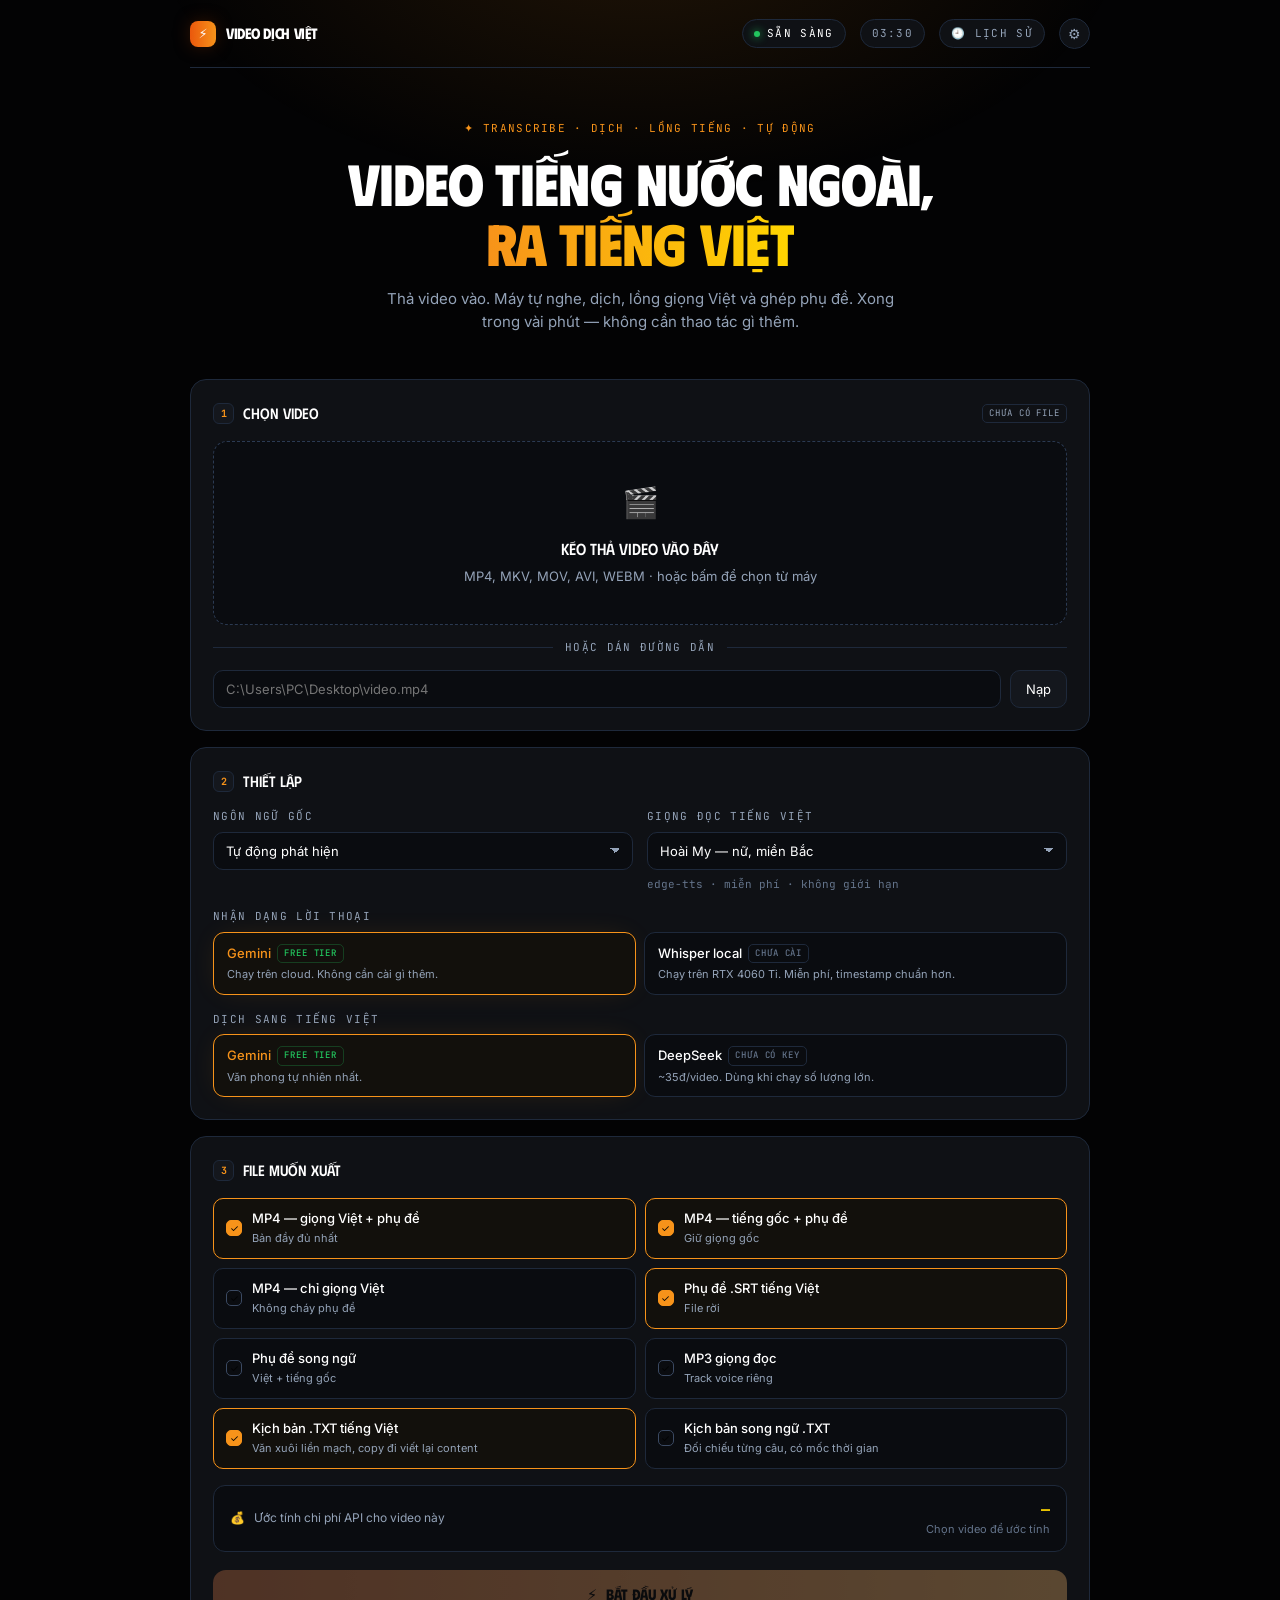
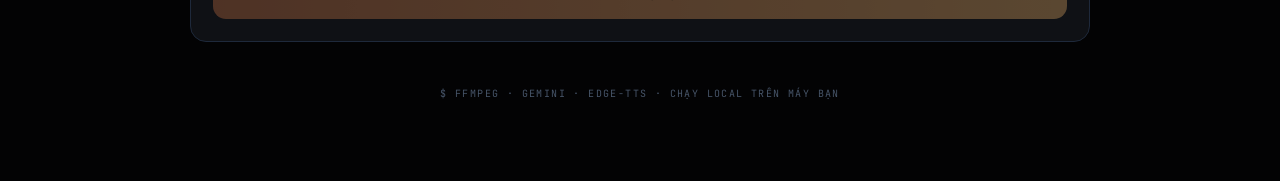
==== commit 3a1c2d14: "feat: nut tu cap nhat app tu GitHub" ====
--- a/webui/static/index.html
+++ b/webui/static/index.html
@@ -75,6 +75,20 @@
   background:#1a1206;border:1px solid #f7931a55;border-radius:11px;
   margin-bottom:15px;font-size:12.5px;line-height:1.55}
 .warn-box.show{display:flex}
+
+/* ---------- cap nhat ---------- */
+.upd{display:flex;align-items:center;gap:12px;padding:13px 15px;background:#0a0c10;
+  border:1px solid var(--border);border-radius:11px;margin-top:16px;flex-wrap:wrap}
+.upd.new{border-color:var(--primary);background:#12100c;box-shadow:var(--glow-card)}
+.upd-txt{flex:1;min-width:180px}
+.upd-txt b{display:block;font-size:13px;font-weight:500;margin-bottom:3px}
+.upd-txt span{color:var(--muted);font-size:11.5px}
+.btn-upd{background:var(--fire);color:#030304;border:none;border-radius:9px;
+  padding:9px 16px;font-family:var(--display);font-weight:700;font-size:13px;
+  cursor:pointer;flex:none;transition:.15s;display:none}
+.upd.new .btn-upd{display:block}
+.btn-upd:hover:not(:disabled){filter:brightness(1.08)}
+.btn-upd:disabled{opacity:.5;cursor:not-allowed}
 
 /* ---------- dropzone ---------- */
 .drop{border:1.5px dashed #2b3a52;border-radius:14px;padding:38px 22px;
@@ -295,6 +309,15 @@
     <span class="st" id="st-deepseek">CHƯA CÓ</span>
   </div>
 
+  <div class="upd" id="upd">
+    <span style="font-size:17px">📦</span>
+    <div class="upd-txt">
+      <b id="upd-title">Đang kiểm tra bản cập nhật...</b>
+      <span id="upd-sub"></span>
+    </div>
+    <button class="btn-upd" id="btn-upd">Cập nhật ngay</button>
+  </div>
+
   <div class="keyhint">
     Lấy key Gemini miễn phí tại <a href="https://aistudio.google.com/apikey" target="_blank">aistudio.google.com/apikey</a>
     — bản miễn phí cho <b>20 lượt gọi mỗi ngày</b>, đủ khoảng 4 video.<br>
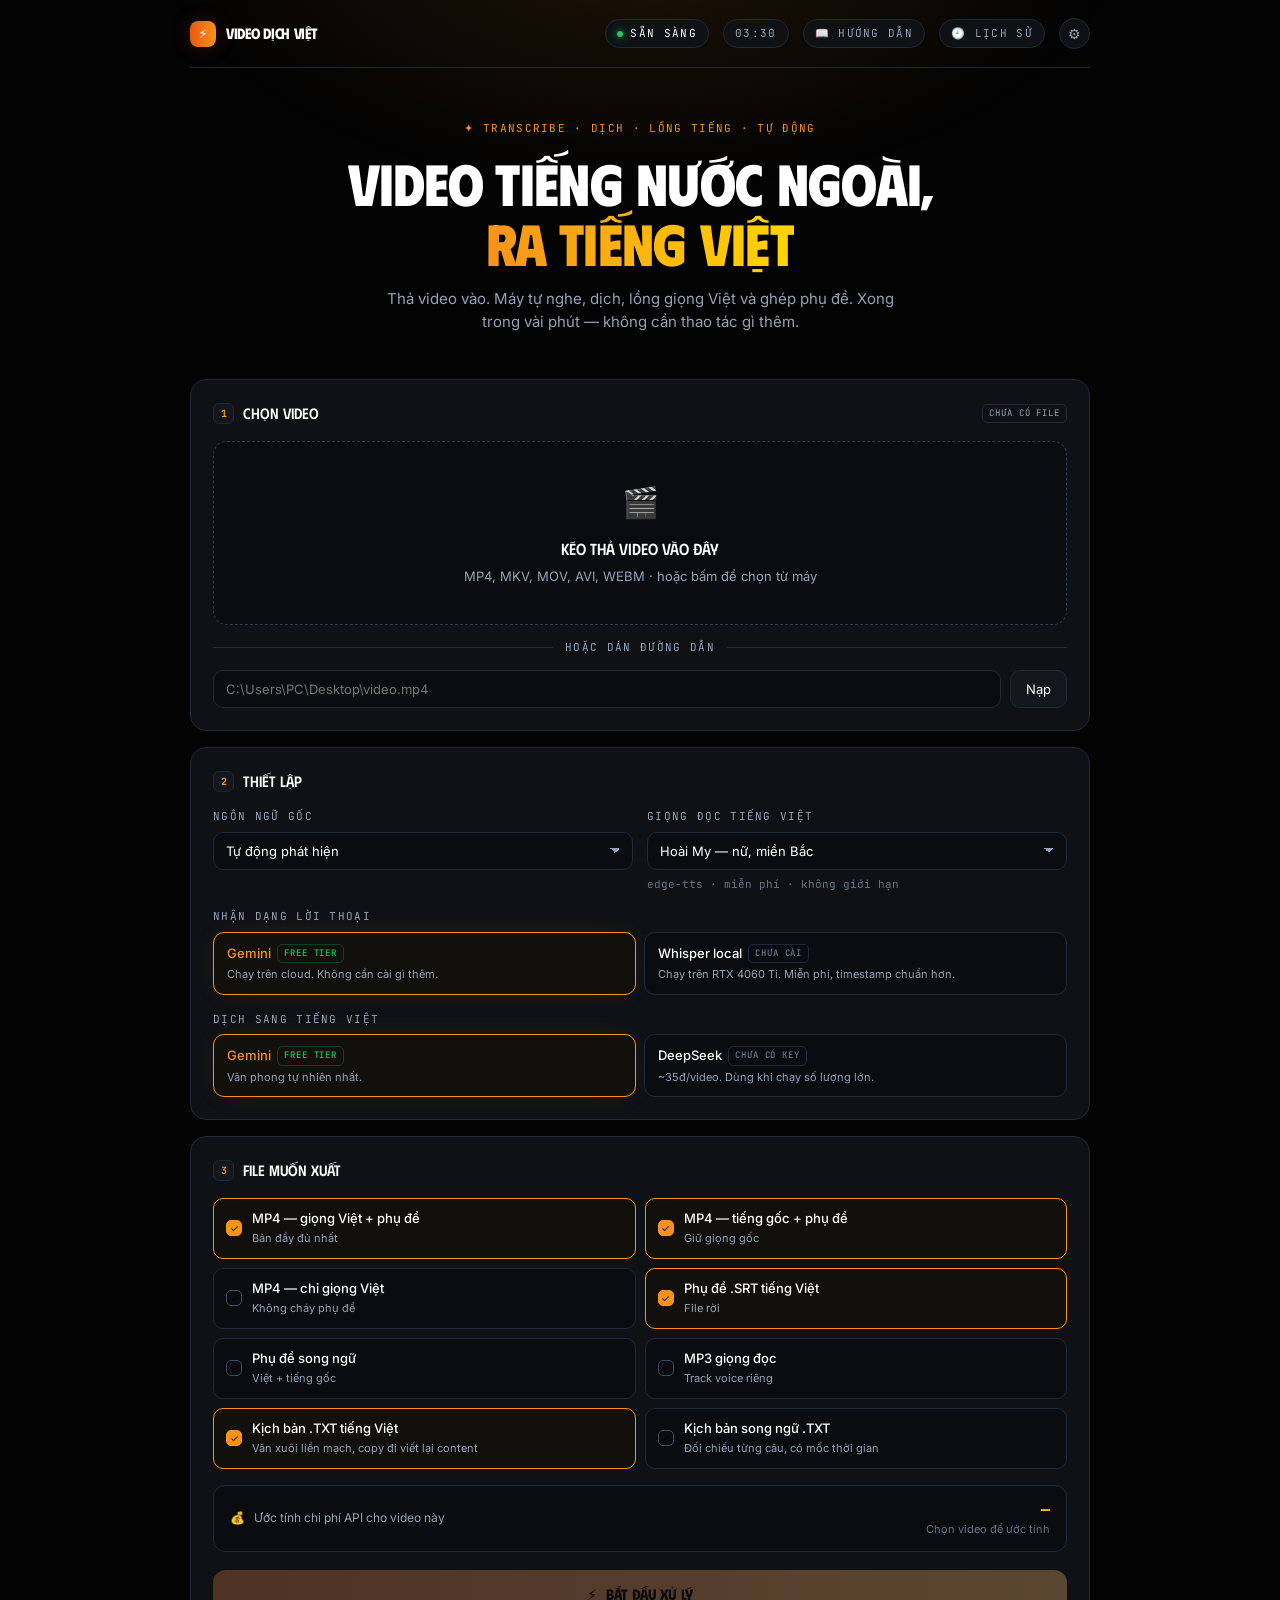
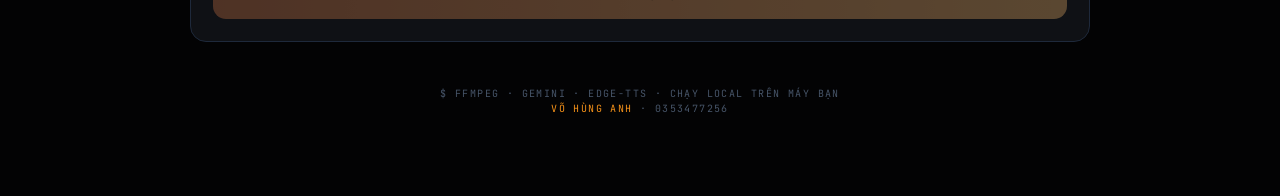
==== commit c81c16c6: "feat: gan link huong dan va thong tin lien he tac gia - Nut Huong dan tren thanh dau ca 2 trang - Kh" ====
--- a/webui/static/index.html
+++ b/webui/static/index.html
@@ -269,6 +269,9 @@
   <div class="status">
     <span class="pill mono"><span class="dot"></span> SẴN SÀNG</span>
     <span class="pill mono clock" id="clock">--:--</span>
+    <a class="pill mono" href="https://claude.ai/code/artifact/c1527a72-d4ea-4c45-b8a4-9643c88c8bba" target="_blank" rel="noopener"
+       style="text-decoration:none;color:var(--muted)"
+       title="Hướng dẫn cài đặt và sử dụng">📖 HƯỚNG DẪN</a>
     <a class="pill mono" href="/lich-su.html" style="text-decoration:none;color:var(--muted)"
        title="Xem các video đã dịch">🕘 LỊCH SỬ</a>
     <button class="gear" id="btn-gear" title="Cài đặt API key">⚙</button>
@@ -323,7 +326,8 @@
     — bản miễn phí cho <b>20 lượt gọi mỗi ngày</b>, đủ khoảng 4 video.<br>
     DeepSeek (<a href="https://platform.deepseek.com" target="_blank">platform.deepseek.com</a>)
     trả phí nhưng rất rẻ, khoảng 35đ một video, không giới hạn lượt.<br>
-    Key lưu trong file <code>.env</code> ngay trên máy này, không gửi đi đâu cả.
+    Key lưu trong file <code>.env</code> ngay trên máy này, không gửi đi đâu cả.<br>
+    Chưa rõ chỗ nào? Xem <a href="https://claude.ai/code/artifact/c1527a72-d4ea-4c45-b8a4-9643c88c8bba" target="_blank" rel="noopener">hướng dẫn từng bước</a>.
   </div>
 </div>
 
@@ -519,7 +523,8 @@
     color:var(--fg);box-shadow:none">↺ DỊCH VIDEO KHÁC</button>
 </div>
 
-<div class="foot">$ FFMPEG · GEMINI · EDGE-TTS · CHẠY LOCAL TRÊN MÁY BẠN</div>
+<div class="foot">$ FFMPEG · GEMINI · EDGE-TTS · CHẠY LOCAL TRÊN MÁY BẠN<br>
+  <span style="color:var(--primary)">VÕ HÙNG ANH</span> · <a href="tel:0353477256" style="color:#475569;text-decoration:none">0353477256</a></div>
 </div>
 <script>
 const BS = String.fromCharCode(92);   // dau backslash
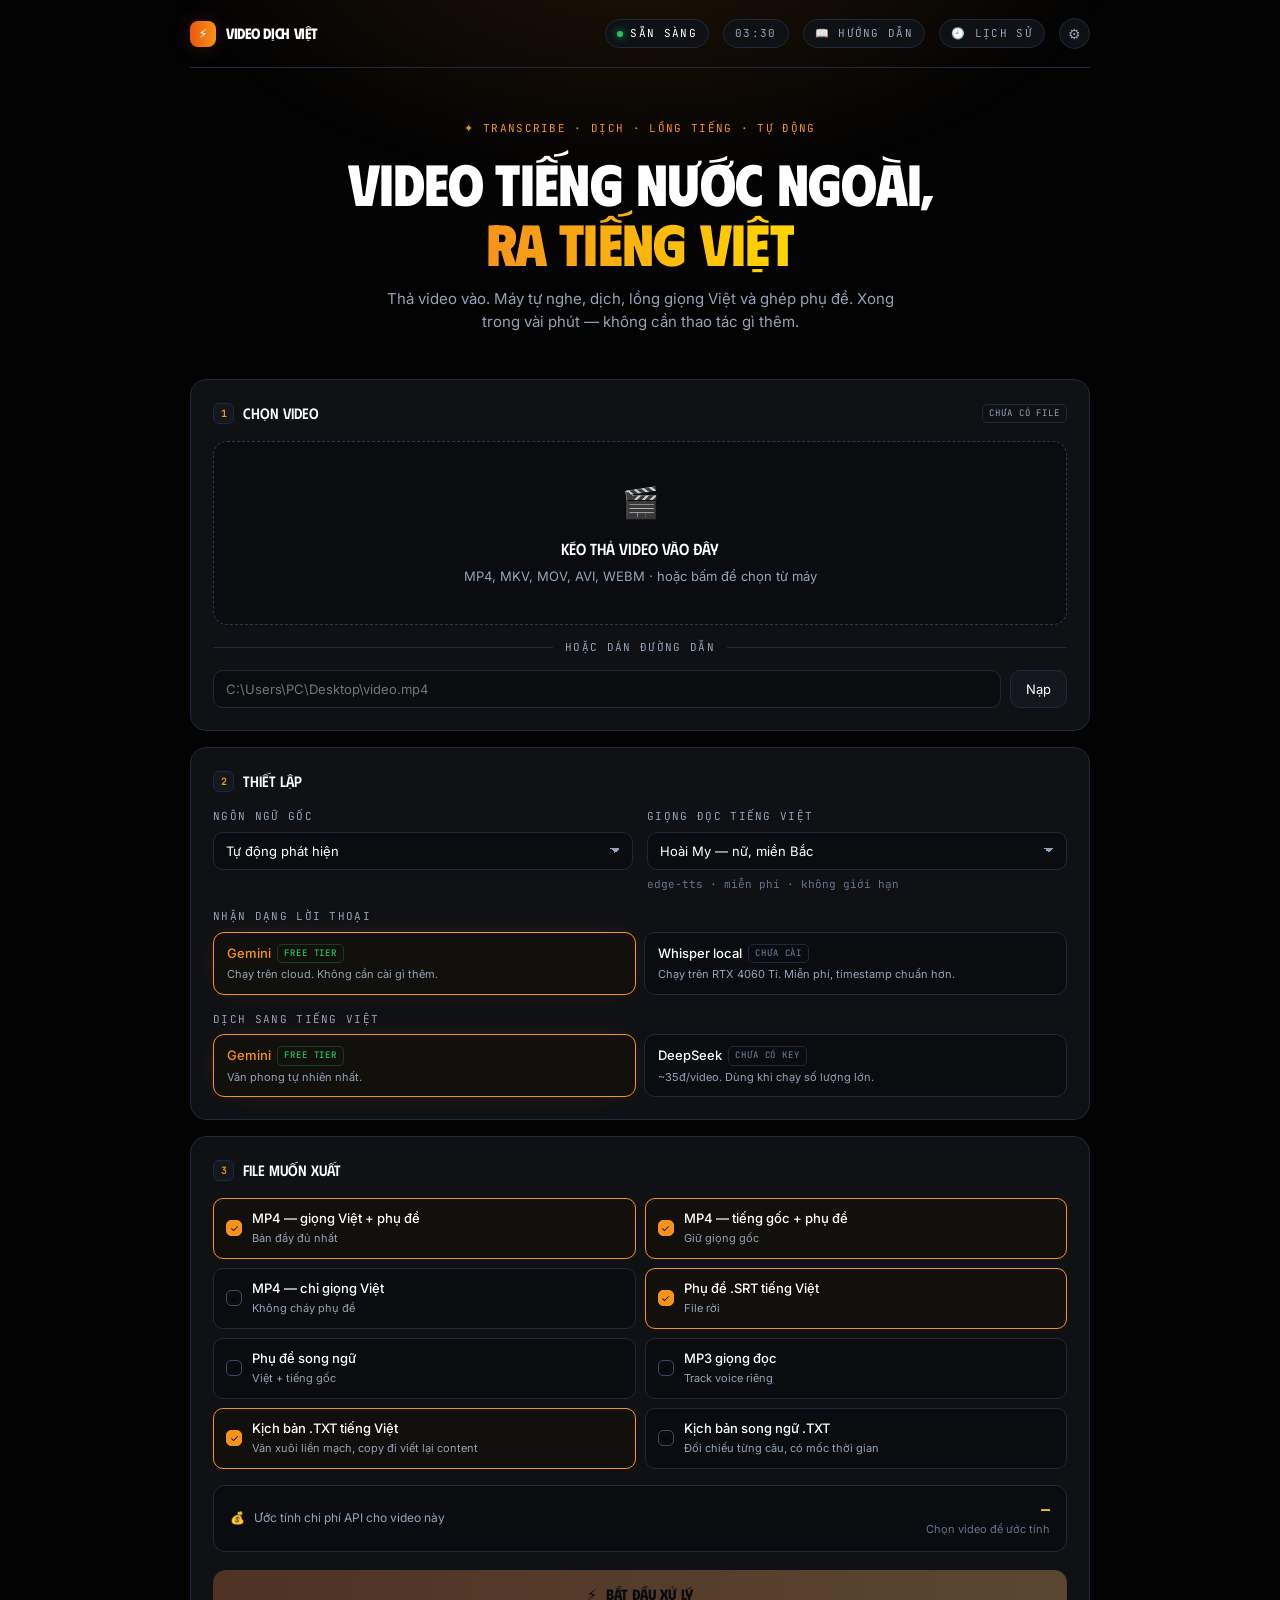
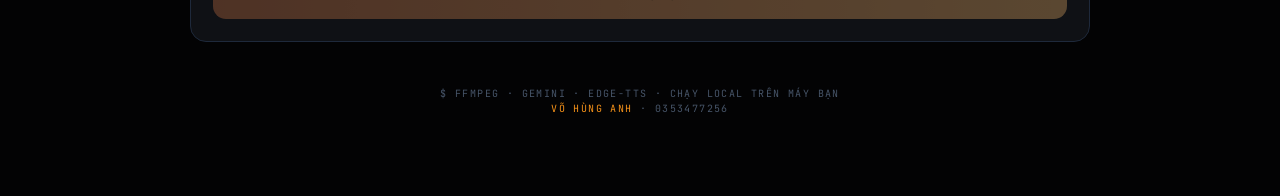
==== commit 91e7942b: "feat: nut Lay key canh moi o nhap + link huong dan lay key" ====
--- a/webui/static/index.html
+++ b/webui/static/index.html
@@ -65,6 +65,10 @@
 .keyrow label{flex:none;width:132px;color:var(--muted)}
 .keyrow input{flex:1;min-width:190px;font-family:var(--mono);font-size:12px;
   letter-spacing:.04em;text-transform:none}
+.keyrow .getkey{flex:none;font-size:11.5px;text-decoration:none;color:var(--primary);
+  border:1px solid #f7931a4d;border-radius:8px;padding:7px 11px;transition:.15s;
+  white-space:nowrap;font-family:var(--body)}
+.keyrow .getkey:hover{background:#12100c;border-color:var(--primary)}
 .keyrow .st{flex:none;font-family:var(--mono);font-size:9px;letter-spacing:.1em;
   padding:3px 7px;border-radius:5px;border:1px solid var(--border);color:#64748b}
 .keyrow .st.ok{color:var(--ok);border-color:#22c55e40}
@@ -302,6 +306,8 @@
     <label class="mono">GEMINI</label>
     <input type="password" id="key-gemini" placeholder="AIza..." autocomplete="off">
     <button class="btn-ghost" data-save="gemini">Lưu</button>
+    <a class="getkey" href="https://aistudio.google.com/apikey" target="_blank"
+       rel="noopener" title="Mở trang lấy key Gemini miễn phí">Lấy key ↗</a>
     <span class="st" id="st-gemini">CHƯA CÓ</span>
   </div>
 
@@ -309,6 +315,8 @@
     <label class="mono">DEEPSEEK</label>
     <input type="password" id="key-deepseek" placeholder="sk-... (không bắt buộc)" autocomplete="off">
     <button class="btn-ghost" data-save="deepseek">Lưu</button>
+    <a class="getkey" href="https://platform.deepseek.com" target="_blank"
+       rel="noopener" title="Mở trang lấy key DeepSeek">Lấy key ↗</a>
     <span class="st" id="st-deepseek">CHƯA CÓ</span>
   </div>
 
@@ -327,7 +335,8 @@
     DeepSeek (<a href="https://platform.deepseek.com" target="_blank">platform.deepseek.com</a>)
     trả phí nhưng rất rẻ, khoảng 35đ một video, không giới hạn lượt.<br>
     Key lưu trong file <code>.env</code> ngay trên máy này, không gửi đi đâu cả.<br>
-    Chưa rõ chỗ nào? Xem <a href="https://claude.ai/code/artifact/c1527a72-d4ea-4c45-b8a4-9643c88c8bba" target="_blank" rel="noopener">hướng dẫn từng bước</a>.
+    Chưa biết lấy key ở đâu? Xem
+    <a href="https://claude.ai/code/artifact/c1527a72-d4ea-4c45-b8a4-9643c88c8bba#lay-key" target="_blank" rel="noopener"><b>hướng dẫn lấy key có hình</b></a>.
   </div>
 </div>
 
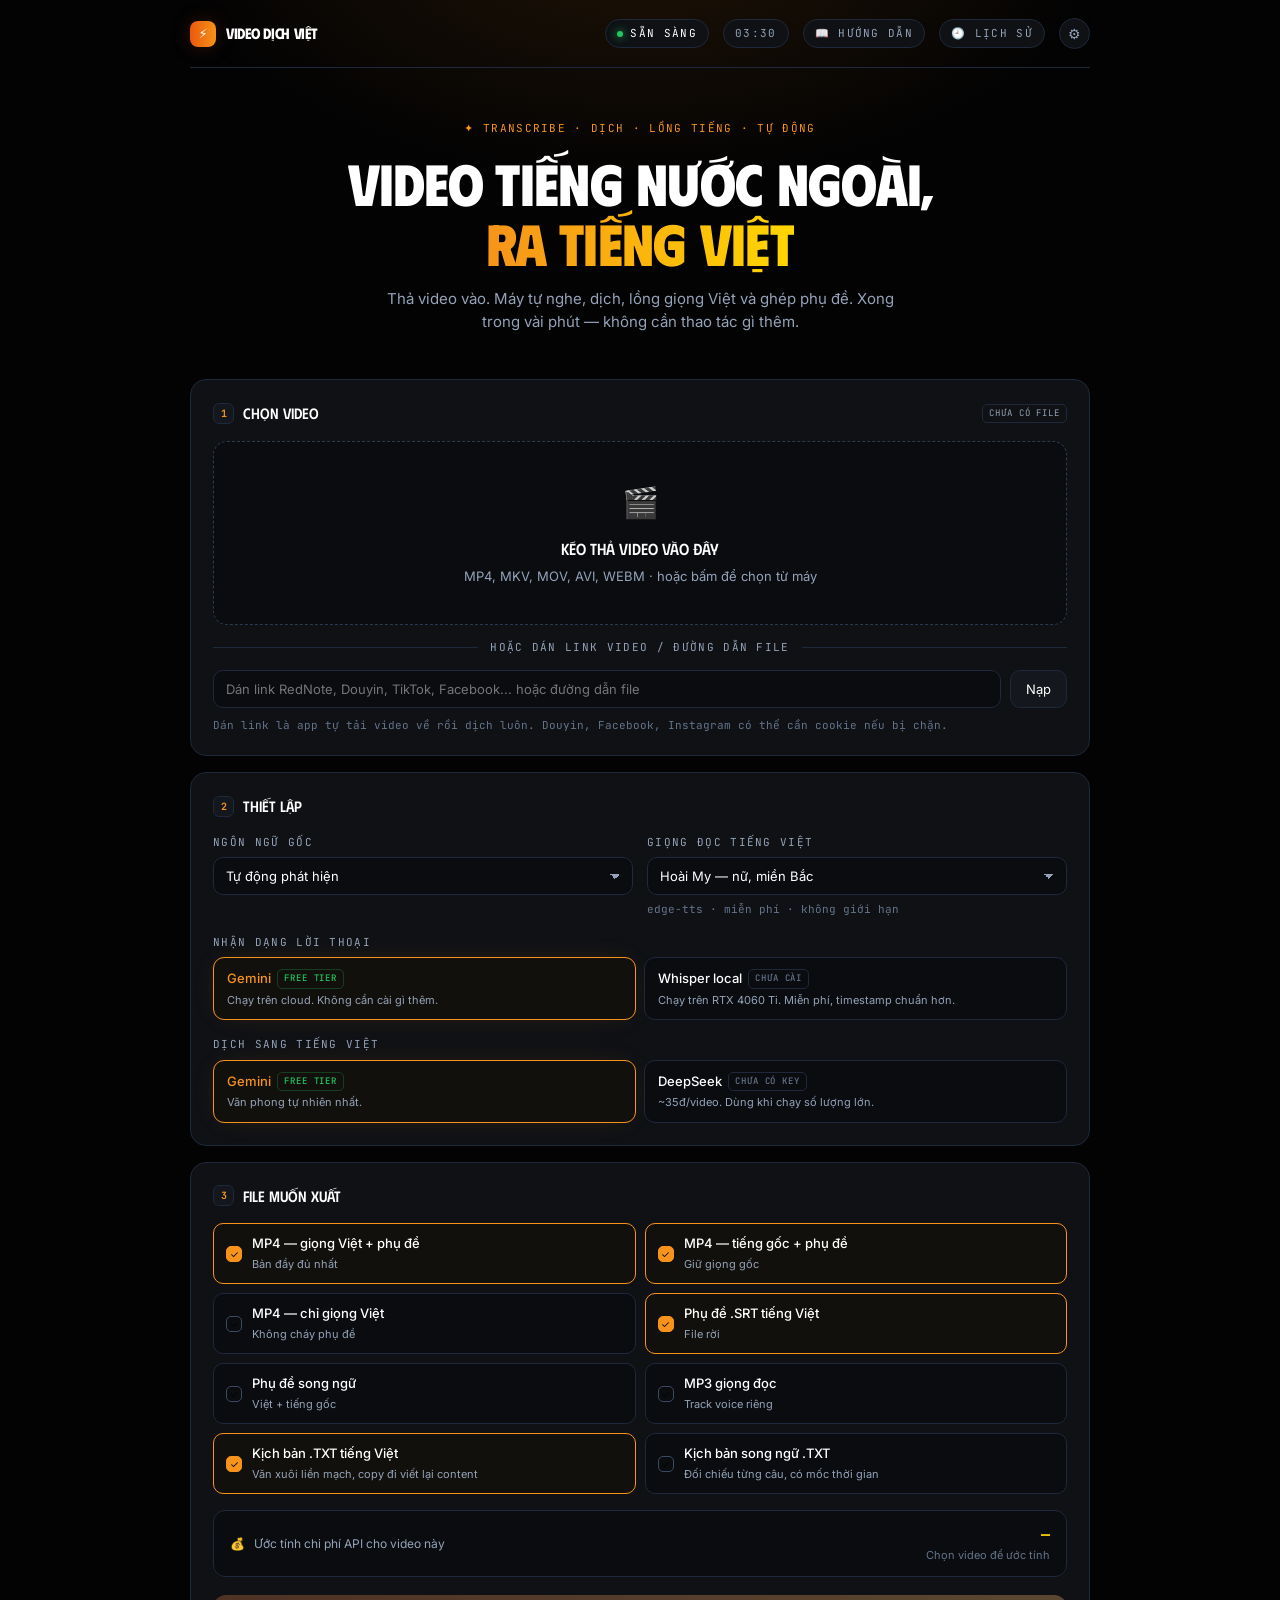
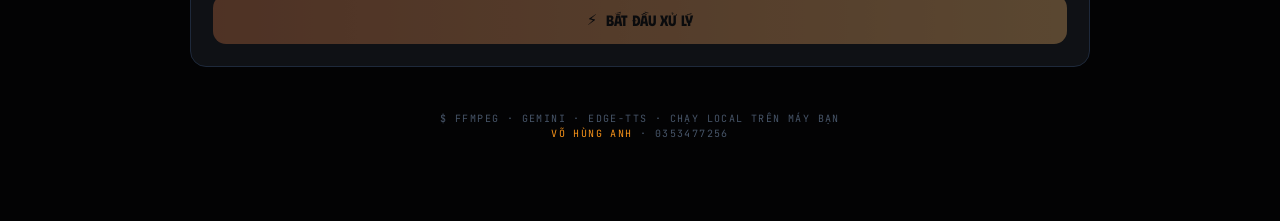
==== commit 22300d87: "feat: dan link la app tu tai video ve roi dich" ====
--- a/webui/static/index.html
+++ b/webui/static/index.html
@@ -354,10 +354,16 @@
   </div>
   <input type="file" id="file" accept="video/*" hidden>
 
-  <div class="or mono">HOẶC DÁN ĐƯỜNG DẪN</div>
+  <div class="or mono">HOẶC DÁN LINK VIDEO / ĐƯỜNG DẪN FILE</div>
   <div class="path-row">
-    <input type="text" id="path" placeholder="C:\Users\PC\Desktop\video.mp4">
+    <input type="text" id="path"
+           placeholder="Dán link RedNote, Douyin, TikTok, Facebook... hoặc đường dẫn file">
     <button class="btn-ghost" id="btn-path">Nạp</button>
+  </div>
+
+  <div class="hint" style="margin-top:9px">
+    Dán link là app tự tải video về rồi dịch luôn.
+    Douyin, Facebook, Instagram có thể cần cookie nếu bị chặn.
   </div>
 
   <div class="file-info" id="finfo" style="margin-top:14px">
@@ -541,7 +547,7 @@
 const $$ = s => [...document.querySelectorAll(s)];
 
 // Bao nhieu giay video dang chon (dung de uoc tinh chi phi)
-let state = { seconds: 0, name: "", loaded: false, running: false, file: null, path: null };
+let state = { seconds: 0, name: "", loaded: false, running: false, file: null, path: null, url: null };
 
 // ---- dong ho goc phai ----
 const tick = () => {
@@ -580,7 +586,7 @@
 }
 
 function setFile(name, seconds, size, res){
-  state = { seconds, name, loaded: true, running: false, file: null, path: null };
+  state = { seconds, name, loaded: true, running: false, file: null, path: null, url: null };
   $("#fname").textContent = name;
   $("#fsub").textContent = [seconds ? fmtDur(seconds) : null, res, size].filter(Boolean).join(" · ");
   $("#finfo").classList.add("show");
@@ -591,13 +597,21 @@
 }
 
 $("#btn-path").onclick = () => {
-  const p = $("#path").value.trim();
-  if (!p) return;
-  setFile(p.split("/").pop().split(BS).pop(), 0, "—", "");
-  state.path = p;                // duong dan co san tren may, khoi upload
+  const v = $("#path").value.trim();
+  if (!v) return;
+  if (/^https?:/i.test(v)) {
+    // Link web: chua co file tren may nen chua doc duoc thoi luong
+    const host = (v.split("/")[2] || "link").replace(/^www\./, "");
+    setFile(host, 0, "", "");
+    state.url = v;
+    $("#fsub").textContent = "Link web · app sẽ tự tải video về";
+  } else {
+    setFile(v.split("/").pop().split(BS).pop(), 0, "—", "");
+    state.path = v;
+  }
 };
 $("#btn-clear").onclick = () => {
-  state = { seconds:0, name:"", loaded:false, running:false, file:null, path:null };
+  state = { seconds:0, name:"", loaded:false, running:false, file:null, path:null, url:null };
   $("#finfo").classList.remove("show");
   $("#src-tag").textContent = "CHƯA CÓ FILE";
   $("#src-tag").className = "tag";
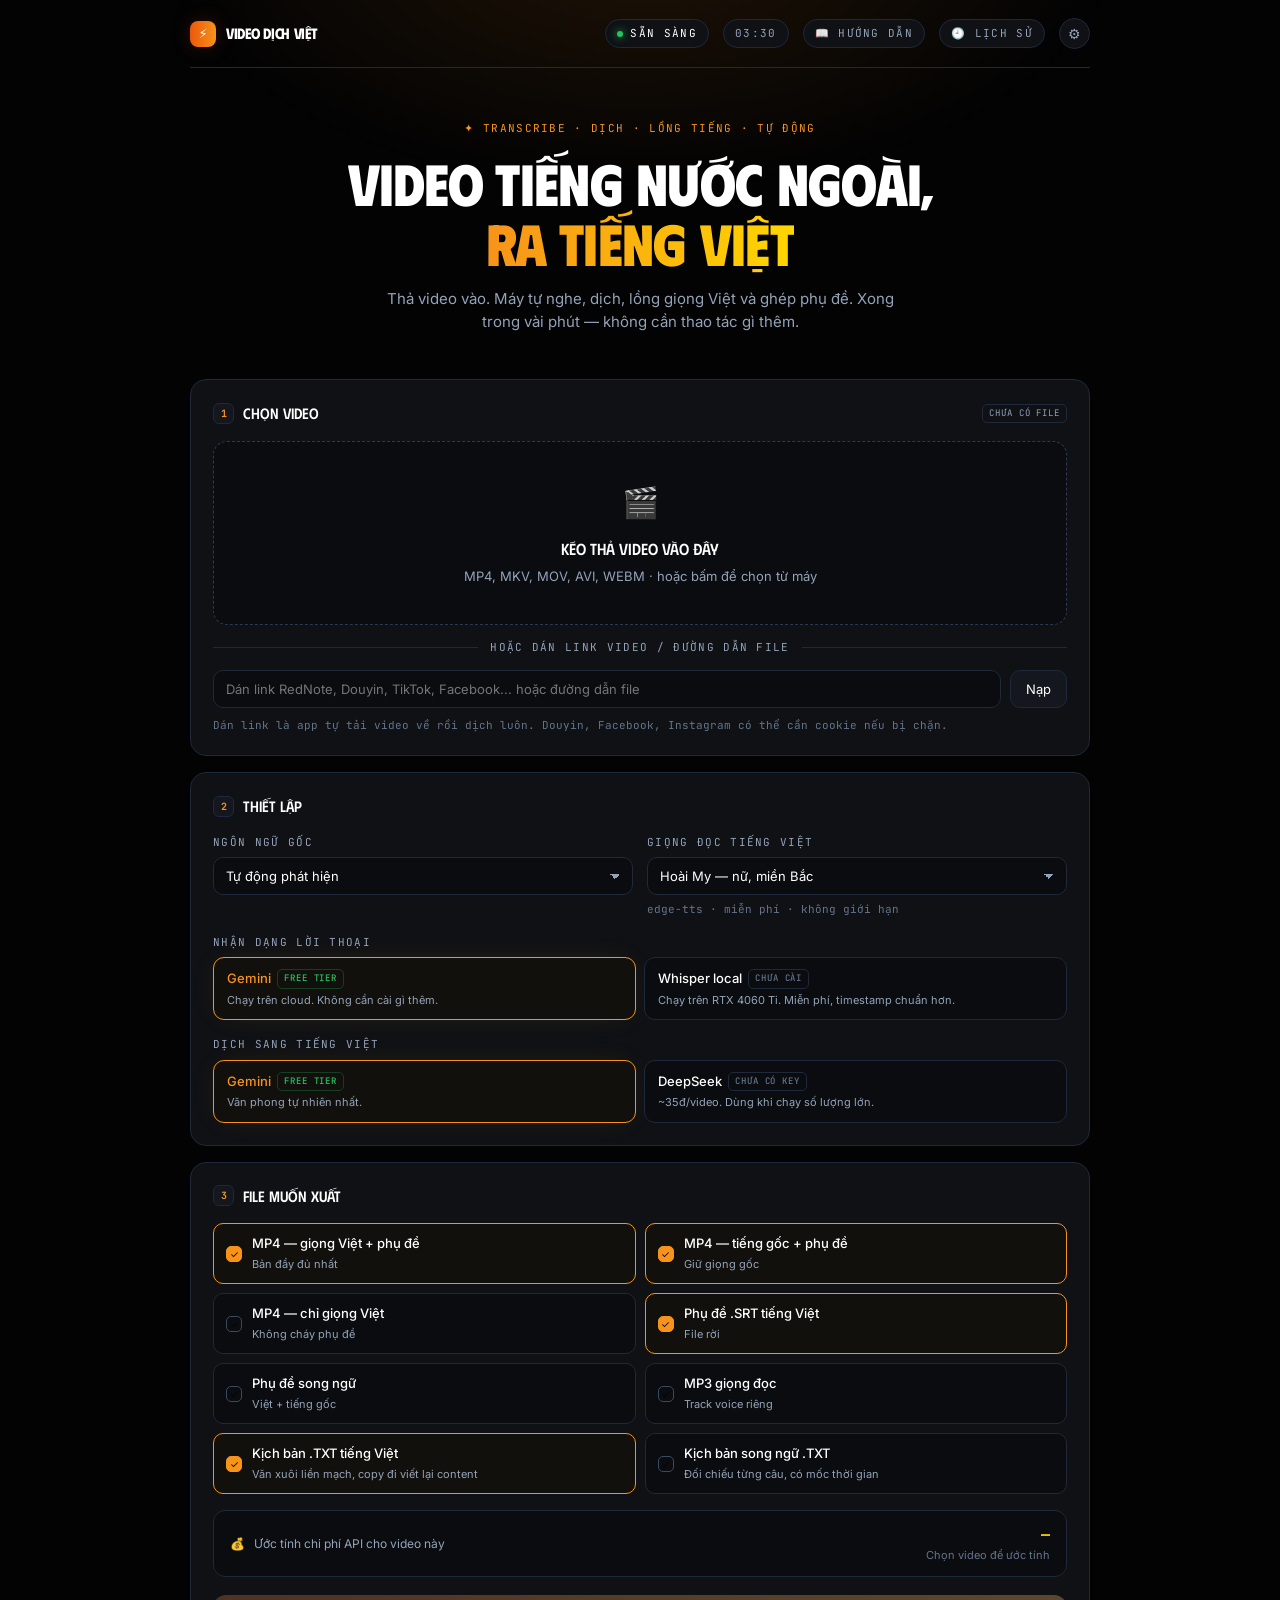
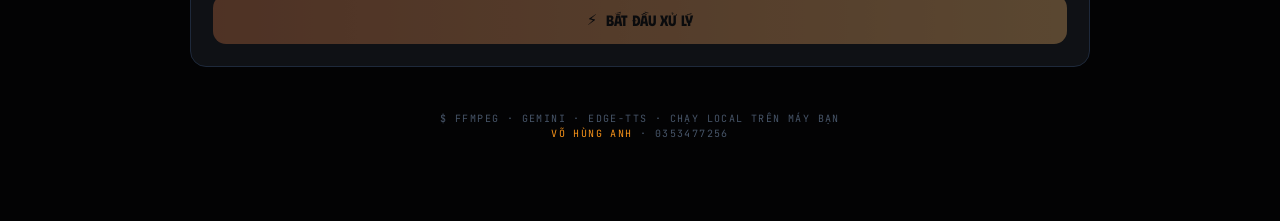
==== commit 063608d9: "feat: RevidAPI lam duong tai cuoi cho Douyin" ====
--- a/webui/static/index.html
+++ b/webui/static/index.html
@@ -320,6 +320,15 @@
     <span class="st" id="st-deepseek">CHƯA CÓ</span>
   </div>
 
+  <div class="keyrow">
+    <label class="mono">REVIDAPI</label>
+    <input type="password" id="key-revid" placeholder="Tuỳ chọn — để tải video Douyin" autocomplete="off">
+    <button class="btn-ghost" data-save="revid">Lưu</button>
+    <a class="getkey" href="https://revidapi.com" target="_blank"
+       rel="noopener" title="Trang lấy key RevidAPI">Lấy key ↗</a>
+    <span class="st" id="st-revid">CHƯA CÓ</span>
+  </div>
+
   <div class="upd" id="upd">
     <span style="font-size:17px">📦</span>
     <div class="upd-txt">
@@ -334,6 +343,8 @@
     — bản miễn phí cho <b>20 lượt gọi mỗi ngày</b>, đủ khoảng 4 video.<br>
     DeepSeek (<a href="https://platform.deepseek.com" target="_blank">platform.deepseek.com</a>)
     trả phí nhưng rất rẻ, khoảng 35đ một video, không giới hạn lượt.<br>
+    <b>RevidAPI</b> chỉ cần khi muốn dán link <b>Douyin</b> — trang này chặn cách tải
+    miễn phí. Tốn 5 credit mỗi video. RedNote, Instagram, Facebook không cần.<br>
     Key lưu trong file <code>.env</code> ngay trên máy này, không gửi đi đâu cả.<br>
     Chưa biết lấy key ở đâu? Xem
     <a href="https://claude.ai/code/artifact/c1527a72-d4ea-4c45-b8a4-9643c88c8bba#lay-key" target="_blank" rel="noopener"><b>hướng dẫn lấy key có hình</b></a>.
